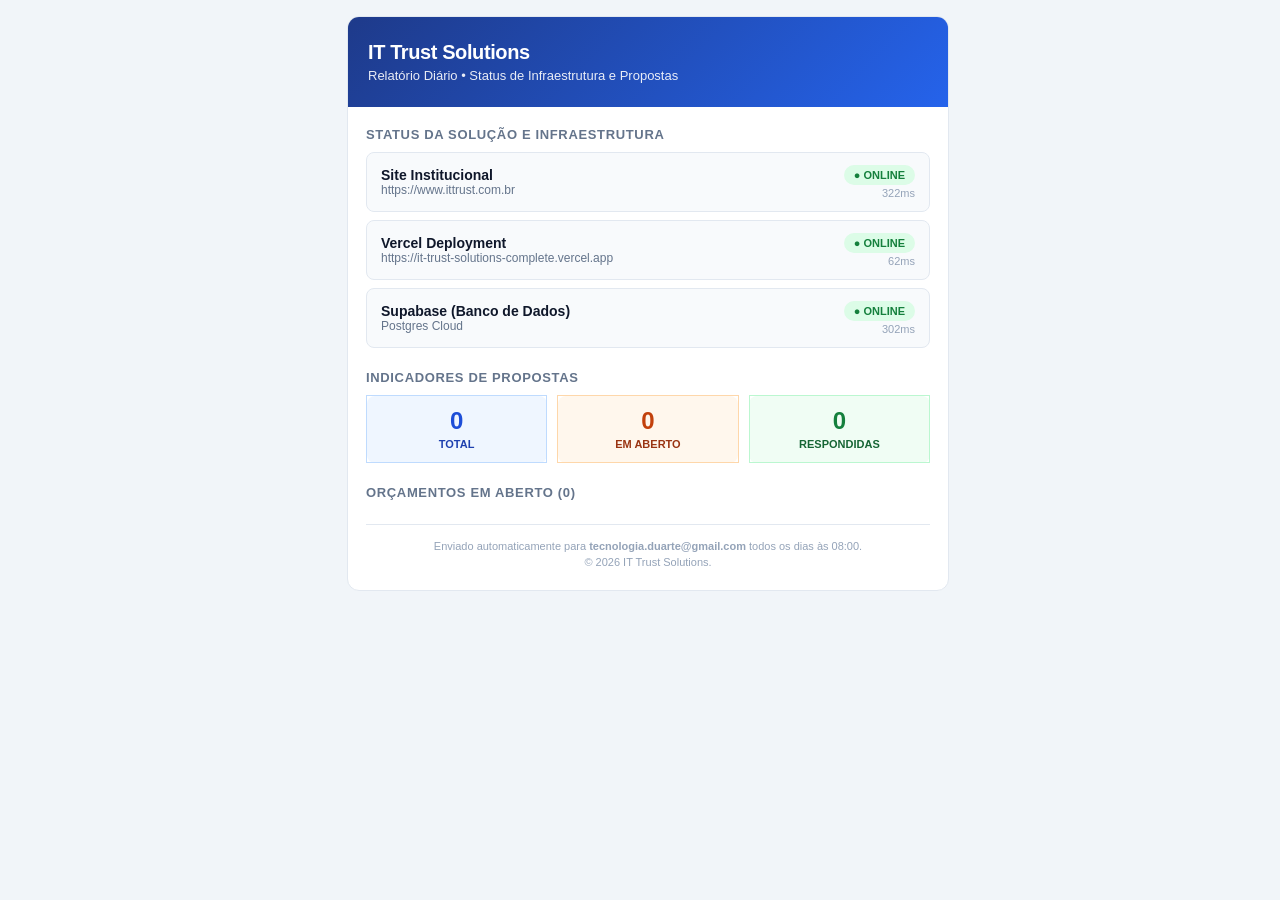
==== email-preview.html @ cb0998a1 "feat: fotos realistas da equipe, status pendente e rotina de relatorio diario responsivo" ====
<!DOCTYPE html>
  <html lang="pt-BR">
  <head>
    <meta charset="utf-8">
    <meta name="viewport" content="width=device-width, initial-scale=1.0">
    <meta name="color-scheme" content="light">
    <title>Status Diário - IT Trust Solutions</title>
    <style>
      body {
        margin: 0;
        padding: 0;
        background-color: #f1f5f9;
        font-family: -apple-system, BlinkMacSystemFont, 'Segoe UI', Roboto, Helvetica, Arial, sans-serif;
        -webkit-text-size-adjust: 100%;
      }
      .wrapper {
        width: 100%;
        table-layout: fixed;
        background-color: #f1f5f9;
        padding: 16px 8px;
      }
      .container {
        max-width: 600px;
        margin: 0 auto;
        background: #ffffff;
        border-radius: 12px;
        overflow: hidden;
        border: 1px solid #e2e8f0;
      }
      @media only screen and (max-width: 480px) {
        .wrapper {
          padding: 8px 4px !important;
        }
        .container {
          border-radius: 8px !important;
        }
        .header-content {
          padding: 20px 16px !important;
        }
        .body-content {
          padding: 16px 12px !important;
        }
        .kpi-col {
          display: block !important;
          width: 100% !important;
          margin-bottom: 8px !important;
          box-sizing: border-box !important;
        }
        .kpi-spacer {
          display: none !important;
        }
      }
    </style>
  </head>
  <body>
    <div class="wrapper">
      <div class="container">
        
        <!-- Header -->
        <div class="header-content" style="background: linear-gradient(135deg, #1e3a8a, #2563eb); padding: 24px 20px; color: #ffffff;">
          <h1 style="margin: 0; font-size: 20px; font-weight: 800; letter-spacing: -0.02em;">IT Trust Solutions</h1>
          <p style="margin: 4px 0 0 0; opacity: 0.9; font-size: 13px;">Relatório Diário • Status de Infraestrutura e Propostas</p>
        </div>

        <div class="body-content" style="padding: 20px 18px;">
          
          <!-- Seção Infraestrutura -->
          <div style="font-size: 13px; font-weight: 700; text-transform: uppercase; letter-spacing: 0.05em; color: #64748b; margin-bottom: 10px;">
            Status da Solução e Infraestrutura
          </div>
          <div style="margin-bottom: 22px;">
            
    <div style="padding: 12px 14px; background: #f8fafc; border-radius: 8px; border: 1px solid #e2e8f0; margin-bottom: 8px;">
      <table role="presentation" width="100%" cellpadding="0" cellspacing="0" style="border-collapse: collapse;">
        <tr>
          <td style="vertical-align: middle;">
            <div style="color: #0f172a; font-size: 14px; font-weight: 700;">Site Institucional</div>
            <div style="font-size: 12px; color: #64748b; word-break: break-all;">https://www.ittrust.com.br</div>
          </td>
          <td style="vertical-align: middle; text-align: right; white-space: nowrap; padding-left: 10px;">
            <span style="display: inline-block; padding: 4px 10px; border-radius: 9999px; font-size: 11px; font-weight: 700; background: #dcfce7; color: #15803d;">
              ● ONLINE
            </span>
            <div style="font-size: 11px; color: #94a3b8; margin-top: 2px;">322ms</div>
          </td>
        </tr>
      </table>
    </div>
  
    <div style="padding: 12px 14px; background: #f8fafc; border-radius: 8px; border: 1px solid #e2e8f0; margin-bottom: 8px;">
      <table role="presentation" width="100%" cellpadding="0" cellspacing="0" style="border-collapse: collapse;">
        <tr>
          <td style="vertical-align: middle;">
            <div style="color: #0f172a; font-size: 14px; font-weight: 700;">Vercel Deployment</div>
            <div style="font-size: 12px; color: #64748b; word-break: break-all;">https://it-trust-solutions-complete.vercel.app</div>
          </td>
          <td style="vertical-align: middle; text-align: right; white-space: nowrap; padding-left: 10px;">
            <span style="display: inline-block; padding: 4px 10px; border-radius: 9999px; font-size: 11px; font-weight: 700; background: #dcfce7; color: #15803d;">
              ● ONLINE
            </span>
            <div style="font-size: 11px; color: #94a3b8; margin-top: 2px;">62ms</div>
          </td>
        </tr>
      </table>
    </div>
  
    <div style="padding: 12px 14px; background: #f8fafc; border-radius: 8px; border: 1px solid #e2e8f0; margin-bottom: 8px;">
      <table role="presentation" width="100%" cellpadding="0" cellspacing="0" style="border-collapse: collapse;">
        <tr>
          <td style="vertical-align: middle;">
            <div style="color: #0f172a; font-size: 14px; font-weight: 700;">Supabase (Banco de Dados)</div>
            <div style="font-size: 12px; color: #64748b; word-break: break-all;">Postgres Cloud</div>
          </td>
          <td style="vertical-align: middle; text-align: right; white-space: nowrap; padding-left: 10px;">
            <span style="display: inline-block; padding: 4px 10px; border-radius: 9999px; font-size: 11px; font-weight: 700; background: #dcfce7; color: #15803d;">
              ● ONLINE
            </span>
            <div style="font-size: 11px; color: #94a3b8; margin-top: 2px;">302ms</div>
          </td>
        </tr>
      </table>
    </div>
  
          </div>

          <!-- Seção Indicadores de Propostas -->
          <div style="font-size: 13px; font-weight: 700; text-transform: uppercase; letter-spacing: 0.05em; color: #64748b; margin-bottom: 10px;">
            Indicadores de Propostas
          </div>

          <table role="presentation" width="100%" cellpadding="0" cellspacing="0" style="border-collapse: collapse; margin-bottom: 22px;">
            <tr>
              <td class="kpi-col" style="padding: 12px; background: #eff6ff; border-radius: 8px; text-align: center; border: 1px solid #bfdbfe; width: 32%;">
                <div style="font-size: 24px; font-weight: 800; color: #1d4ed8; line-height: 1.1;">0</div>
                <div style="font-size: 11px; color: #1e40af; font-weight: 700; text-transform: uppercase; margin-top: 4px;">Total</div>
              </td>
              <td class="kpi-spacer" style="width: 2%;"></td>
              <td class="kpi-col" style="padding: 12px; background: #fff7ed; border-radius: 8px; text-align: center; border: 1px solid #fed7aa; width: 32%;">
                <div style="font-size: 24px; font-weight: 800; color: #c2410c; line-height: 1.1;">0</div>
                <div style="font-size: 11px; color: #9a3412; font-weight: 700; text-transform: uppercase; margin-top: 4px;">Em Aberto</div>
              </td>
              <td class="kpi-spacer" style="width: 2%;"></td>
              <td class="kpi-col" style="padding: 12px; background: #f0fdf4; border-radius: 8px; text-align: center; border: 1px solid #bbf7d0; width: 32%;">
                <div style="font-size: 24px; font-weight: 800; color: #15803d; line-height: 1.1;">0</div>
                <div style="font-size: 11px; color: #166534; font-weight: 700; text-transform: uppercase; margin-top: 4px;">Respondidas</div>
              </td>
            </tr>
          </table>

          <!-- Seção Lista de Orçamentos -->
          <div style="font-size: 13px; font-weight: 700; text-transform: uppercase; letter-spacing: 0.05em; color: #64748b; margin-bottom: 10px;">
            Orçamentos em Aberto (0)
          </div>
          <div style="margin-bottom: 16px;">
            
          </div>

          <!-- Rodapé -->
          <div style="margin-top: 24px; padding-top: 14px; border-top: 1px solid #e2e8f0; font-size: 11px; color: #94a3b8; text-align: center; line-height: 1.4;">
            Enviado automaticamente para <strong>tecnologia.duarte@gmail.com</strong> todos os dias às 08:00.<br>
            © 2026 IT Trust Solutions.
          </div>

        </div>
      </div>
    </div>
  </body>
  </html>
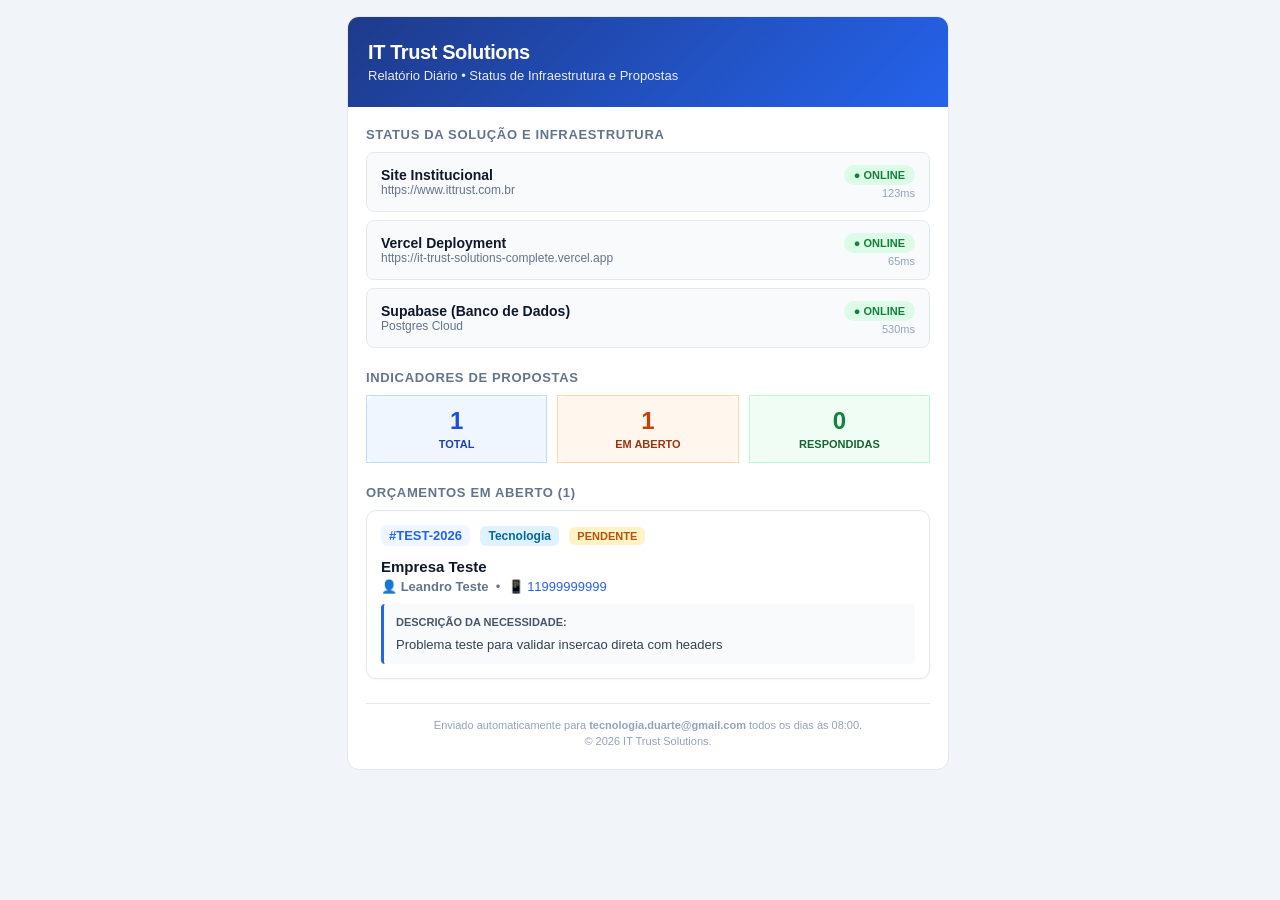
==== commit 369d49b9: "fix: envio resiliente ao Supabase com fallback e chave segura do Resend" ====
--- a/email-preview.html
+++ b/email-preview.html
@@ -82,7 +82,7 @@
             <span style="display: inline-block; padding: 4px 10px; border-radius: 9999px; font-size: 11px; font-weight: 700; background: #dcfce7; color: #15803d;">
               ● ONLINE
             </span>
-            <div style="font-size: 11px; color: #94a3b8; margin-top: 2px;">322ms</div>
+            <div style="font-size: 11px; color: #94a3b8; margin-top: 2px;">123ms</div>
           </td>
         </tr>
       </table>
@@ -99,7 +99,7 @@
             <span style="display: inline-block; padding: 4px 10px; border-radius: 9999px; font-size: 11px; font-weight: 700; background: #dcfce7; color: #15803d;">
               ● ONLINE
             </span>
-            <div style="font-size: 11px; color: #94a3b8; margin-top: 2px;">62ms</div>
+            <div style="font-size: 11px; color: #94a3b8; margin-top: 2px;">65ms</div>
           </td>
         </tr>
       </table>
@@ -116,7 +116,7 @@
             <span style="display: inline-block; padding: 4px 10px; border-radius: 9999px; font-size: 11px; font-weight: 700; background: #dcfce7; color: #15803d;">
               ● ONLINE
             </span>
-            <div style="font-size: 11px; color: #94a3b8; margin-top: 2px;">302ms</div>
+            <div style="font-size: 11px; color: #94a3b8; margin-top: 2px;">530ms</div>
           </td>
         </tr>
       </table>
@@ -132,12 +132,12 @@
           <table role="presentation" width="100%" cellpadding="0" cellspacing="0" style="border-collapse: collapse; margin-bottom: 22px;">
             <tr>
               <td class="kpi-col" style="padding: 12px; background: #eff6ff; border-radius: 8px; text-align: center; border: 1px solid #bfdbfe; width: 32%;">
-                <div style="font-size: 24px; font-weight: 800; color: #1d4ed8; line-height: 1.1;">0</div>
+                <div style="font-size: 24px; font-weight: 800; color: #1d4ed8; line-height: 1.1;">1</div>
                 <div style="font-size: 11px; color: #1e40af; font-weight: 700; text-transform: uppercase; margin-top: 4px;">Total</div>
               </td>
               <td class="kpi-spacer" style="width: 2%;"></td>
               <td class="kpi-col" style="padding: 12px; background: #fff7ed; border-radius: 8px; text-align: center; border: 1px solid #fed7aa; width: 32%;">
-                <div style="font-size: 24px; font-weight: 800; color: #c2410c; line-height: 1.1;">0</div>
+                <div style="font-size: 24px; font-weight: 800; color: #c2410c; line-height: 1.1;">1</div>
                 <div style="font-size: 11px; color: #9a3412; font-weight: 700; text-transform: uppercase; margin-top: 4px;">Em Aberto</div>
               </td>
               <td class="kpi-spacer" style="width: 2%;"></td>
@@ -150,10 +150,26 @@
 
           <!-- Seção Lista de Orçamentos -->
           <div style="font-size: 13px; font-weight: 700; text-transform: uppercase; letter-spacing: 0.05em; color: #64748b; margin-bottom: 10px;">
-            Orçamentos em Aberto (0)
+            Orçamentos em Aberto (1)
           </div>
           <div style="margin-bottom: 16px;">
             
+    <div style="background: #ffffff; border: 1px solid #e2e8f0; border-radius: 10px; padding: 14px; margin-bottom: 12px; box-shadow: 0 1px 3px rgba(0,0,0,0.04);">
+      <div style="margin-bottom: 8px;">
+        <span style="font-weight: 700; color: #2563eb; font-size: 13px; background: #eff6ff; padding: 3px 8px; border-radius: 6px; display: inline-block; margin-right: 6px; margin-bottom: 4px;">#TEST-2026</span>
+        <span style="background: #e0f2fe; color: #0369a1; padding: 3px 8px; border-radius: 6px; font-size: 12px; font-weight: 600; display: inline-block; margin-right: 6px; margin-bottom: 4px;">Tecnologia</span>
+        <span style="background: #fef3c7; color: #b45309; padding: 3px 8px; border-radius: 6px; font-size: 11px; font-weight: 700; display: inline-block; margin-bottom: 4px;">PENDENTE</span>
+      </div>
+      <div style="font-size: 15px; font-weight: 700; color: #0f172a; margin-bottom: 4px;">Empresa Teste</div>
+      <div style="font-size: 13px; color: #64748b; margin-bottom: 10px;">
+        👤 <strong>Leandro Teste</strong> &nbsp;•&nbsp; 📱 <a href="tel:11999999999" style="color: #2563eb; text-decoration: none;">11999999999</a>
+      </div>
+      <div style="background: #f8fafc; border-left: 3px solid #2563eb; padding: 10px 12px; border-radius: 4px; font-size: 13px; color: #334155; line-height: 1.5; word-break: break-word;">
+        <div style="font-weight: 600; color: #475569; font-size: 11px; text-transform: uppercase; margin-bottom: 4px;">Descrição da Necessidade:</div>
+        Problema teste para validar insercao direta com headers
+      </div>
+    </div>
+  
           </div>
 
           <!-- Rodapé -->
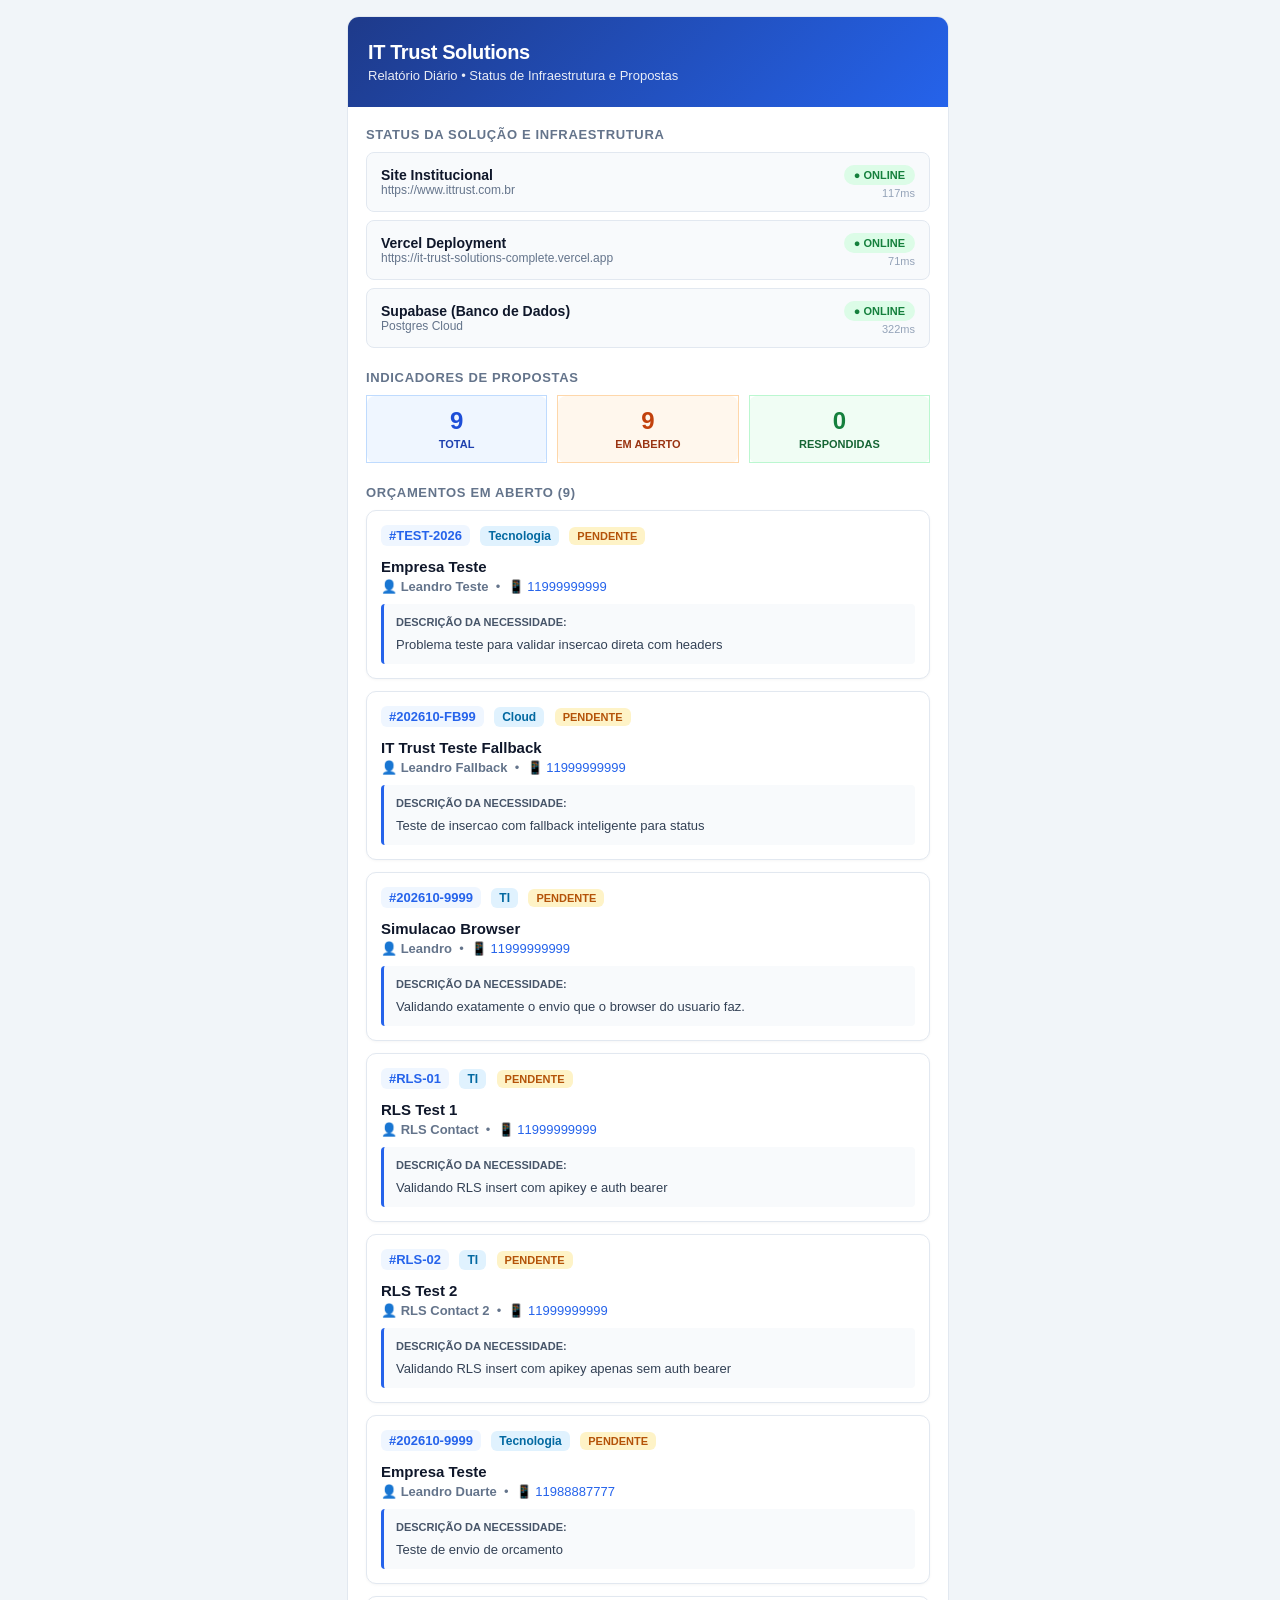
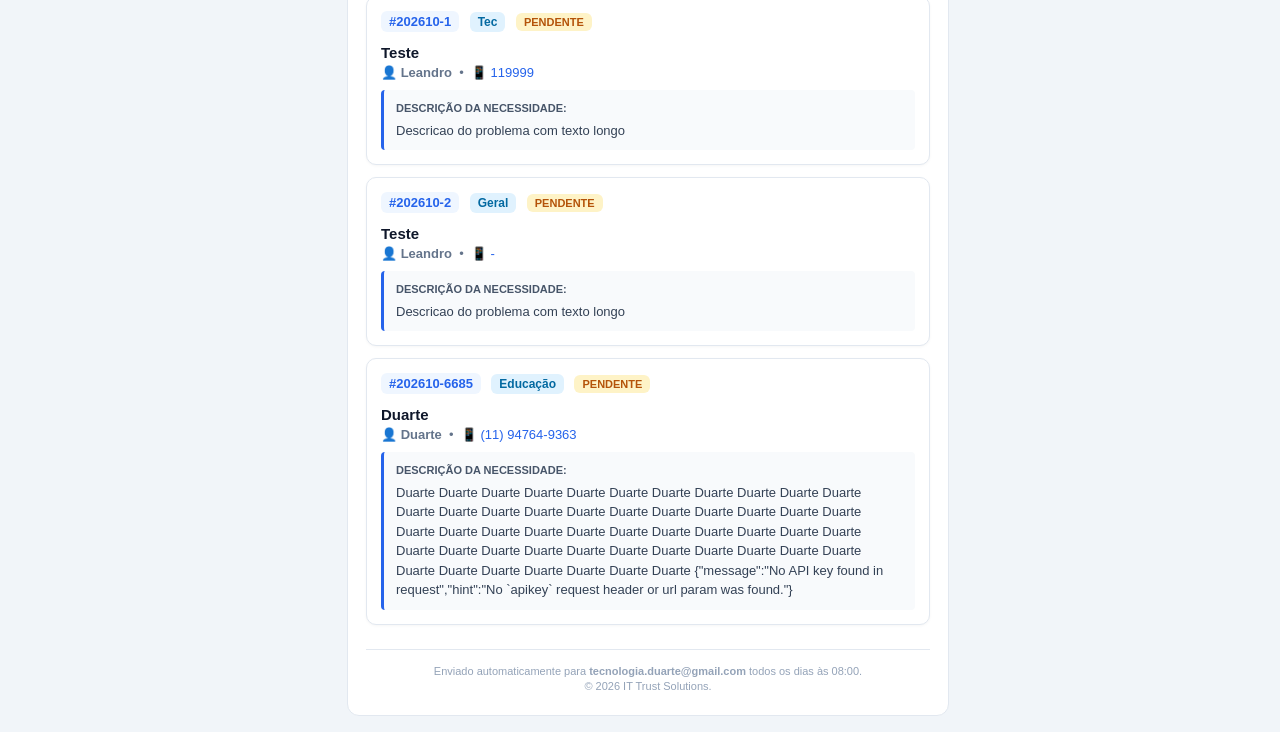
==== commit cf0d19d5: "fix(automation): corrigir path no runner linux e configurar secret RESEND_API_KEY no GitHub Actions" ====
--- a/email-preview.html
+++ b/email-preview.html
@@ -82,7 +82,7 @@
             <span style="display: inline-block; padding: 4px 10px; border-radius: 9999px; font-size: 11px; font-weight: 700; background: #dcfce7; color: #15803d;">
               ● ONLINE
             </span>
-            <div style="font-size: 11px; color: #94a3b8; margin-top: 2px;">123ms</div>
+            <div style="font-size: 11px; color: #94a3b8; margin-top: 2px;">117ms</div>
           </td>
         </tr>
       </table>
@@ -99,7 +99,7 @@
             <span style="display: inline-block; padding: 4px 10px; border-radius: 9999px; font-size: 11px; font-weight: 700; background: #dcfce7; color: #15803d;">
               ● ONLINE
             </span>
-            <div style="font-size: 11px; color: #94a3b8; margin-top: 2px;">65ms</div>
+            <div style="font-size: 11px; color: #94a3b8; margin-top: 2px;">71ms</div>
           </td>
         </tr>
       </table>
@@ -116,7 +116,7 @@
             <span style="display: inline-block; padding: 4px 10px; border-radius: 9999px; font-size: 11px; font-weight: 700; background: #dcfce7; color: #15803d;">
               ● ONLINE
             </span>
-            <div style="font-size: 11px; color: #94a3b8; margin-top: 2px;">530ms</div>
+            <div style="font-size: 11px; color: #94a3b8; margin-top: 2px;">322ms</div>
           </td>
         </tr>
       </table>
@@ -132,12 +132,12 @@
           <table role="presentation" width="100%" cellpadding="0" cellspacing="0" style="border-collapse: collapse; margin-bottom: 22px;">
             <tr>
               <td class="kpi-col" style="padding: 12px; background: #eff6ff; border-radius: 8px; text-align: center; border: 1px solid #bfdbfe; width: 32%;">
-                <div style="font-size: 24px; font-weight: 800; color: #1d4ed8; line-height: 1.1;">1</div>
+                <div style="font-size: 24px; font-weight: 800; color: #1d4ed8; line-height: 1.1;">9</div>
                 <div style="font-size: 11px; color: #1e40af; font-weight: 700; text-transform: uppercase; margin-top: 4px;">Total</div>
               </td>
               <td class="kpi-spacer" style="width: 2%;"></td>
               <td class="kpi-col" style="padding: 12px; background: #fff7ed; border-radius: 8px; text-align: center; border: 1px solid #fed7aa; width: 32%;">
-                <div style="font-size: 24px; font-weight: 800; color: #c2410c; line-height: 1.1;">1</div>
+                <div style="font-size: 24px; font-weight: 800; color: #c2410c; line-height: 1.1;">9</div>
                 <div style="font-size: 11px; color: #9a3412; font-weight: 700; text-transform: uppercase; margin-top: 4px;">Em Aberto</div>
               </td>
               <td class="kpi-spacer" style="width: 2%;"></td>
@@ -150,7 +150,7 @@
 
           <!-- Seção Lista de Orçamentos -->
           <div style="font-size: 13px; font-weight: 700; text-transform: uppercase; letter-spacing: 0.05em; color: #64748b; margin-bottom: 10px;">
-            Orçamentos em Aberto (1)
+            Orçamentos em Aberto (9)
           </div>
           <div style="margin-bottom: 16px;">
             
@@ -167,6 +167,134 @@
       <div style="background: #f8fafc; border-left: 3px solid #2563eb; padding: 10px 12px; border-radius: 4px; font-size: 13px; color: #334155; line-height: 1.5; word-break: break-word;">
         <div style="font-weight: 600; color: #475569; font-size: 11px; text-transform: uppercase; margin-bottom: 4px;">Descrição da Necessidade:</div>
         Problema teste para validar insercao direta com headers
+      </div>
+    </div>
+  
+    <div style="background: #ffffff; border: 1px solid #e2e8f0; border-radius: 10px; padding: 14px; margin-bottom: 12px; box-shadow: 0 1px 3px rgba(0,0,0,0.04);">
+      <div style="margin-bottom: 8px;">
+        <span style="font-weight: 700; color: #2563eb; font-size: 13px; background: #eff6ff; padding: 3px 8px; border-radius: 6px; display: inline-block; margin-right: 6px; margin-bottom: 4px;">#202610-FB99</span>
+        <span style="background: #e0f2fe; color: #0369a1; padding: 3px 8px; border-radius: 6px; font-size: 12px; font-weight: 600; display: inline-block; margin-right: 6px; margin-bottom: 4px;">Cloud</span>
+        <span style="background: #fef3c7; color: #b45309; padding: 3px 8px; border-radius: 6px; font-size: 11px; font-weight: 700; display: inline-block; margin-bottom: 4px;">PENDENTE</span>
+      </div>
+      <div style="font-size: 15px; font-weight: 700; color: #0f172a; margin-bottom: 4px;">IT Trust Teste Fallback</div>
+      <div style="font-size: 13px; color: #64748b; margin-bottom: 10px;">
+        👤 <strong>Leandro Fallback</strong> &nbsp;•&nbsp; 📱 <a href="tel:11999999999" style="color: #2563eb; text-decoration: none;">11999999999</a>
+      </div>
+      <div style="background: #f8fafc; border-left: 3px solid #2563eb; padding: 10px 12px; border-radius: 4px; font-size: 13px; color: #334155; line-height: 1.5; word-break: break-word;">
+        <div style="font-weight: 600; color: #475569; font-size: 11px; text-transform: uppercase; margin-bottom: 4px;">Descrição da Necessidade:</div>
+        Teste de insercao com fallback inteligente para status
+      </div>
+    </div>
+  
+    <div style="background: #ffffff; border: 1px solid #e2e8f0; border-radius: 10px; padding: 14px; margin-bottom: 12px; box-shadow: 0 1px 3px rgba(0,0,0,0.04);">
+      <div style="margin-bottom: 8px;">
+        <span style="font-weight: 700; color: #2563eb; font-size: 13px; background: #eff6ff; padding: 3px 8px; border-radius: 6px; display: inline-block; margin-right: 6px; margin-bottom: 4px;">#202610-9999</span>
+        <span style="background: #e0f2fe; color: #0369a1; padding: 3px 8px; border-radius: 6px; font-size: 12px; font-weight: 600; display: inline-block; margin-right: 6px; margin-bottom: 4px;">TI</span>
+        <span style="background: #fef3c7; color: #b45309; padding: 3px 8px; border-radius: 6px; font-size: 11px; font-weight: 700; display: inline-block; margin-bottom: 4px;">PENDENTE</span>
+      </div>
+      <div style="font-size: 15px; font-weight: 700; color: #0f172a; margin-bottom: 4px;">Simulacao Browser</div>
+      <div style="font-size: 13px; color: #64748b; margin-bottom: 10px;">
+        👤 <strong>Leandro</strong> &nbsp;•&nbsp; 📱 <a href="tel:11999999999" style="color: #2563eb; text-decoration: none;">11999999999</a>
+      </div>
+      <div style="background: #f8fafc; border-left: 3px solid #2563eb; padding: 10px 12px; border-radius: 4px; font-size: 13px; color: #334155; line-height: 1.5; word-break: break-word;">
+        <div style="font-weight: 600; color: #475569; font-size: 11px; text-transform: uppercase; margin-bottom: 4px;">Descrição da Necessidade:</div>
+        Validando exatamente o envio que o browser do usuario faz.
+      </div>
+    </div>
+  
+    <div style="background: #ffffff; border: 1px solid #e2e8f0; border-radius: 10px; padding: 14px; margin-bottom: 12px; box-shadow: 0 1px 3px rgba(0,0,0,0.04);">
+      <div style="margin-bottom: 8px;">
+        <span style="font-weight: 700; color: #2563eb; font-size: 13px; background: #eff6ff; padding: 3px 8px; border-radius: 6px; display: inline-block; margin-right: 6px; margin-bottom: 4px;">#RLS-01</span>
+        <span style="background: #e0f2fe; color: #0369a1; padding: 3px 8px; border-radius: 6px; font-size: 12px; font-weight: 600; display: inline-block; margin-right: 6px; margin-bottom: 4px;">TI</span>
+        <span style="background: #fef3c7; color: #b45309; padding: 3px 8px; border-radius: 6px; font-size: 11px; font-weight: 700; display: inline-block; margin-bottom: 4px;">PENDENTE</span>
+      </div>
+      <div style="font-size: 15px; font-weight: 700; color: #0f172a; margin-bottom: 4px;">RLS Test 1</div>
+      <div style="font-size: 13px; color: #64748b; margin-bottom: 10px;">
+        👤 <strong>RLS Contact</strong> &nbsp;•&nbsp; 📱 <a href="tel:11999999999" style="color: #2563eb; text-decoration: none;">11999999999</a>
+      </div>
+      <div style="background: #f8fafc; border-left: 3px solid #2563eb; padding: 10px 12px; border-radius: 4px; font-size: 13px; color: #334155; line-height: 1.5; word-break: break-word;">
+        <div style="font-weight: 600; color: #475569; font-size: 11px; text-transform: uppercase; margin-bottom: 4px;">Descrição da Necessidade:</div>
+        Validando RLS insert com apikey e auth bearer
+      </div>
+    </div>
+  
+    <div style="background: #ffffff; border: 1px solid #e2e8f0; border-radius: 10px; padding: 14px; margin-bottom: 12px; box-shadow: 0 1px 3px rgba(0,0,0,0.04);">
+      <div style="margin-bottom: 8px;">
+        <span style="font-weight: 700; color: #2563eb; font-size: 13px; background: #eff6ff; padding: 3px 8px; border-radius: 6px; display: inline-block; margin-right: 6px; margin-bottom: 4px;">#RLS-02</span>
+        <span style="background: #e0f2fe; color: #0369a1; padding: 3px 8px; border-radius: 6px; font-size: 12px; font-weight: 600; display: inline-block; margin-right: 6px; margin-bottom: 4px;">TI</span>
+        <span style="background: #fef3c7; color: #b45309; padding: 3px 8px; border-radius: 6px; font-size: 11px; font-weight: 700; display: inline-block; margin-bottom: 4px;">PENDENTE</span>
+      </div>
+      <div style="font-size: 15px; font-weight: 700; color: #0f172a; margin-bottom: 4px;">RLS Test 2</div>
+      <div style="font-size: 13px; color: #64748b; margin-bottom: 10px;">
+        👤 <strong>RLS Contact 2</strong> &nbsp;•&nbsp; 📱 <a href="tel:11999999999" style="color: #2563eb; text-decoration: none;">11999999999</a>
+      </div>
+      <div style="background: #f8fafc; border-left: 3px solid #2563eb; padding: 10px 12px; border-radius: 4px; font-size: 13px; color: #334155; line-height: 1.5; word-break: break-word;">
+        <div style="font-weight: 600; color: #475569; font-size: 11px; text-transform: uppercase; margin-bottom: 4px;">Descrição da Necessidade:</div>
+        Validando RLS insert com apikey apenas sem auth bearer
+      </div>
+    </div>
+  
+    <div style="background: #ffffff; border: 1px solid #e2e8f0; border-radius: 10px; padding: 14px; margin-bottom: 12px; box-shadow: 0 1px 3px rgba(0,0,0,0.04);">
+      <div style="margin-bottom: 8px;">
+        <span style="font-weight: 700; color: #2563eb; font-size: 13px; background: #eff6ff; padding: 3px 8px; border-radius: 6px; display: inline-block; margin-right: 6px; margin-bottom: 4px;">#202610-9999</span>
+        <span style="background: #e0f2fe; color: #0369a1; padding: 3px 8px; border-radius: 6px; font-size: 12px; font-weight: 600; display: inline-block; margin-right: 6px; margin-bottom: 4px;">Tecnologia</span>
+        <span style="background: #fef3c7; color: #b45309; padding: 3px 8px; border-radius: 6px; font-size: 11px; font-weight: 700; display: inline-block; margin-bottom: 4px;">PENDENTE</span>
+      </div>
+      <div style="font-size: 15px; font-weight: 700; color: #0f172a; margin-bottom: 4px;">Empresa Teste</div>
+      <div style="font-size: 13px; color: #64748b; margin-bottom: 10px;">
+        👤 <strong>Leandro Duarte</strong> &nbsp;•&nbsp; 📱 <a href="tel:11988887777" style="color: #2563eb; text-decoration: none;">11988887777</a>
+      </div>
+      <div style="background: #f8fafc; border-left: 3px solid #2563eb; padding: 10px 12px; border-radius: 4px; font-size: 13px; color: #334155; line-height: 1.5; word-break: break-word;">
+        <div style="font-weight: 600; color: #475569; font-size: 11px; text-transform: uppercase; margin-bottom: 4px;">Descrição da Necessidade:</div>
+        Teste de envio de orcamento
+      </div>
+    </div>
+  
+    <div style="background: #ffffff; border: 1px solid #e2e8f0; border-radius: 10px; padding: 14px; margin-bottom: 12px; box-shadow: 0 1px 3px rgba(0,0,0,0.04);">
+      <div style="margin-bottom: 8px;">
+        <span style="font-weight: 700; color: #2563eb; font-size: 13px; background: #eff6ff; padding: 3px 8px; border-radius: 6px; display: inline-block; margin-right: 6px; margin-bottom: 4px;">#202610-1</span>
+        <span style="background: #e0f2fe; color: #0369a1; padding: 3px 8px; border-radius: 6px; font-size: 12px; font-weight: 600; display: inline-block; margin-right: 6px; margin-bottom: 4px;">Tec</span>
+        <span style="background: #fef3c7; color: #b45309; padding: 3px 8px; border-radius: 6px; font-size: 11px; font-weight: 700; display: inline-block; margin-bottom: 4px;">PENDENTE</span>
+      </div>
+      <div style="font-size: 15px; font-weight: 700; color: #0f172a; margin-bottom: 4px;">Teste</div>
+      <div style="font-size: 13px; color: #64748b; margin-bottom: 10px;">
+        👤 <strong>Leandro</strong> &nbsp;•&nbsp; 📱 <a href="tel:119999" style="color: #2563eb; text-decoration: none;">119999</a>
+      </div>
+      <div style="background: #f8fafc; border-left: 3px solid #2563eb; padding: 10px 12px; border-radius: 4px; font-size: 13px; color: #334155; line-height: 1.5; word-break: break-word;">
+        <div style="font-weight: 600; color: #475569; font-size: 11px; text-transform: uppercase; margin-bottom: 4px;">Descrição da Necessidade:</div>
+        Descricao do problema com texto longo
+      </div>
+    </div>
+  
+    <div style="background: #ffffff; border: 1px solid #e2e8f0; border-radius: 10px; padding: 14px; margin-bottom: 12px; box-shadow: 0 1px 3px rgba(0,0,0,0.04);">
+      <div style="margin-bottom: 8px;">
+        <span style="font-weight: 700; color: #2563eb; font-size: 13px; background: #eff6ff; padding: 3px 8px; border-radius: 6px; display: inline-block; margin-right: 6px; margin-bottom: 4px;">#202610-2</span>
+        <span style="background: #e0f2fe; color: #0369a1; padding: 3px 8px; border-radius: 6px; font-size: 12px; font-weight: 600; display: inline-block; margin-right: 6px; margin-bottom: 4px;">Geral</span>
+        <span style="background: #fef3c7; color: #b45309; padding: 3px 8px; border-radius: 6px; font-size: 11px; font-weight: 700; display: inline-block; margin-bottom: 4px;">PENDENTE</span>
+      </div>
+      <div style="font-size: 15px; font-weight: 700; color: #0f172a; margin-bottom: 4px;">Teste</div>
+      <div style="font-size: 13px; color: #64748b; margin-bottom: 10px;">
+        👤 <strong>Leandro</strong> &nbsp;•&nbsp; 📱 <a href="tel:" style="color: #2563eb; text-decoration: none;">-</a>
+      </div>
+      <div style="background: #f8fafc; border-left: 3px solid #2563eb; padding: 10px 12px; border-radius: 4px; font-size: 13px; color: #334155; line-height: 1.5; word-break: break-word;">
+        <div style="font-weight: 600; color: #475569; font-size: 11px; text-transform: uppercase; margin-bottom: 4px;">Descrição da Necessidade:</div>
+        Descricao do problema com texto longo
+      </div>
+    </div>
+  
+    <div style="background: #ffffff; border: 1px solid #e2e8f0; border-radius: 10px; padding: 14px; margin-bottom: 12px; box-shadow: 0 1px 3px rgba(0,0,0,0.04);">
+      <div style="margin-bottom: 8px;">
+        <span style="font-weight: 700; color: #2563eb; font-size: 13px; background: #eff6ff; padding: 3px 8px; border-radius: 6px; display: inline-block; margin-right: 6px; margin-bottom: 4px;">#202610-6685</span>
+        <span style="background: #e0f2fe; color: #0369a1; padding: 3px 8px; border-radius: 6px; font-size: 12px; font-weight: 600; display: inline-block; margin-right: 6px; margin-bottom: 4px;">Educação</span>
+        <span style="background: #fef3c7; color: #b45309; padding: 3px 8px; border-radius: 6px; font-size: 11px; font-weight: 700; display: inline-block; margin-bottom: 4px;">PENDENTE</span>
+      </div>
+      <div style="font-size: 15px; font-weight: 700; color: #0f172a; margin-bottom: 4px;">Duarte</div>
+      <div style="font-size: 13px; color: #64748b; margin-bottom: 10px;">
+        👤 <strong>Duarte</strong> &nbsp;•&nbsp; 📱 <a href="tel:(11) 94764-9363" style="color: #2563eb; text-decoration: none;">(11) 94764-9363</a>
+      </div>
+      <div style="background: #f8fafc; border-left: 3px solid #2563eb; padding: 10px 12px; border-radius: 4px; font-size: 13px; color: #334155; line-height: 1.5; word-break: break-word;">
+        <div style="font-weight: 600; color: #475569; font-size: 11px; text-transform: uppercase; margin-bottom: 4px;">Descrição da Necessidade:</div>
+        Duarte  Duarte  Duarte  Duarte  Duarte  Duarte  Duarte  Duarte  Duarte  Duarte  Duarte  Duarte  Duarte  Duarte  Duarte  Duarte  Duarte  Duarte  Duarte  Duarte  Duarte  Duarte  Duarte  Duarte  Duarte  Duarte  Duarte  Duarte  Duarte  Duarte  Duarte  Duarte  Duarte  Duarte  Duarte  Duarte  Duarte  Duarte  Duarte  Duarte  Duarte  Duarte  Duarte  Duarte  Duarte  Duarte  Duarte  Duarte  Duarte  Duarte  Duarte  {"message":"No API key found in request","hint":"No `apikey` request header or url param was found."}
       </div>
     </div>
   
